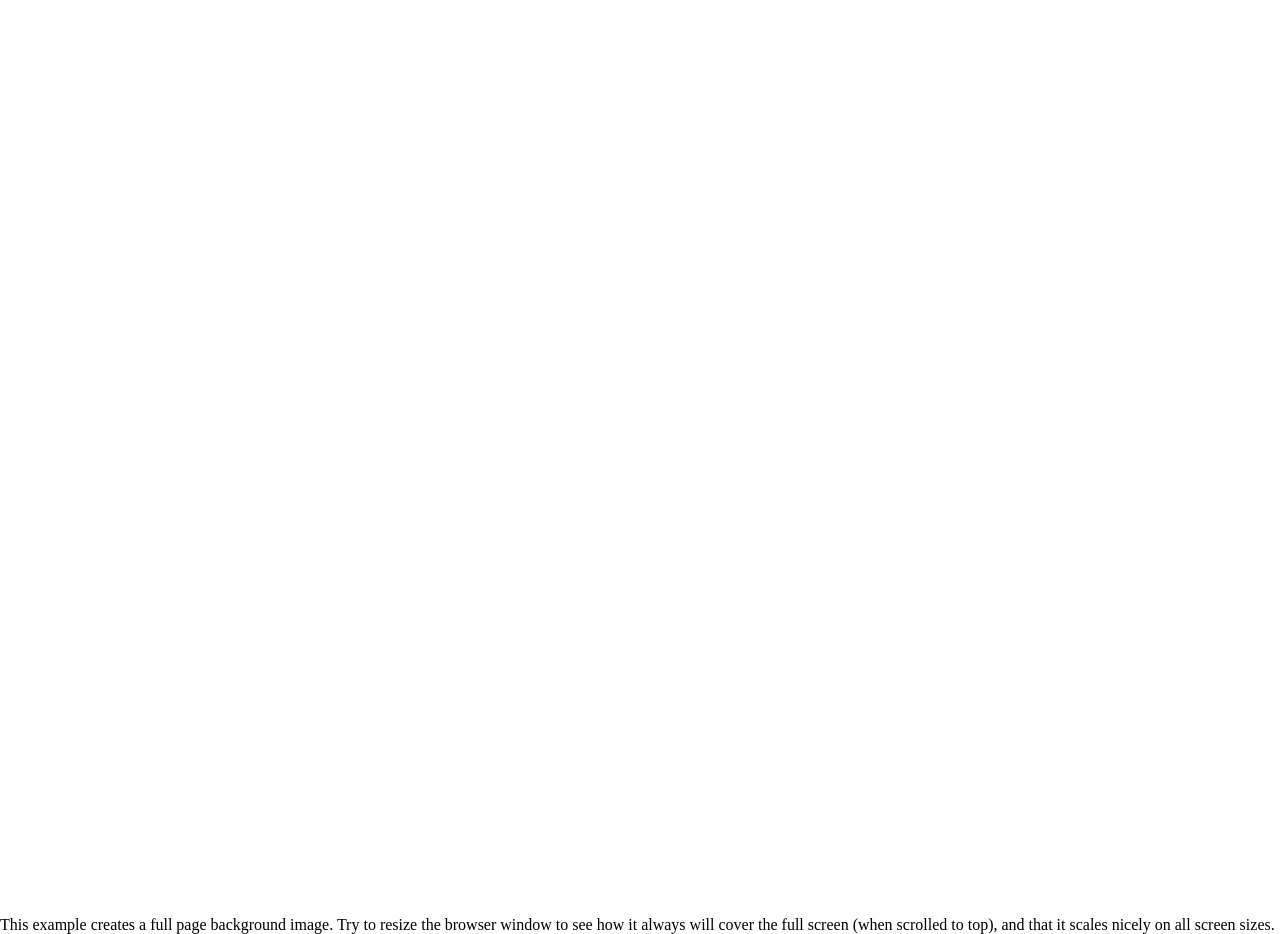
==== index.html @ 71259c3f "Create index.html" ====
<!DOCTYPE html>
<html>
<head>
<meta name="viewport" content="width=device-width, initial-scale=1">
<style>
body, html {
  height: 100%;
  margin: 0;
}

.bg {
  /* The image used */
  background-image: url("iss.jpg");

  /* Full height */
  height: 100%; 

  /* Center and scale the image nicely */
  background-position: center;
  background-repeat: no-repeat;
  background-size: cover;
}
</style>
</head>
<body>

<div class="bg"></div>

<p>This example creates a full page background image. Try to resize the browser window to see how it always will cover the full screen (when scrolled to top), and that it scales nicely on all screen sizes.</p>

</body>
</html>
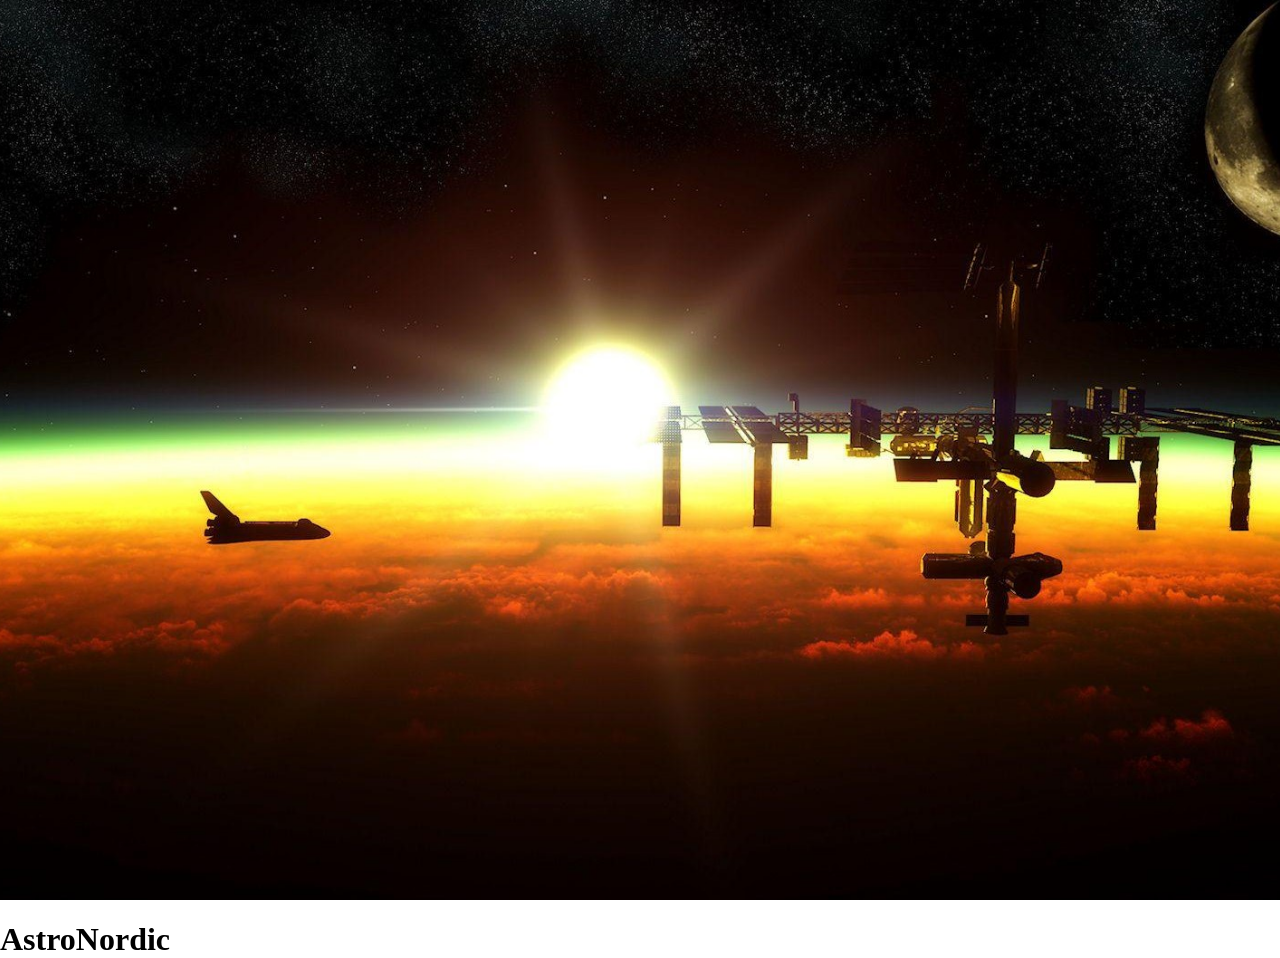
==== commit c0d90658: "Update index.html" ====
--- a/index.html
+++ b/index.html
@@ -25,8 +25,7 @@
 <body>
 
 <div class="bg"></div>
-
-<p>This example creates a full page background image. Try to resize the browser window to see how it always will cover the full screen (when scrolled to top), and that it scales nicely on all screen sizes.</p>
-
+<h1>AstroNordic</h1>
+  
 </body>
 </html>
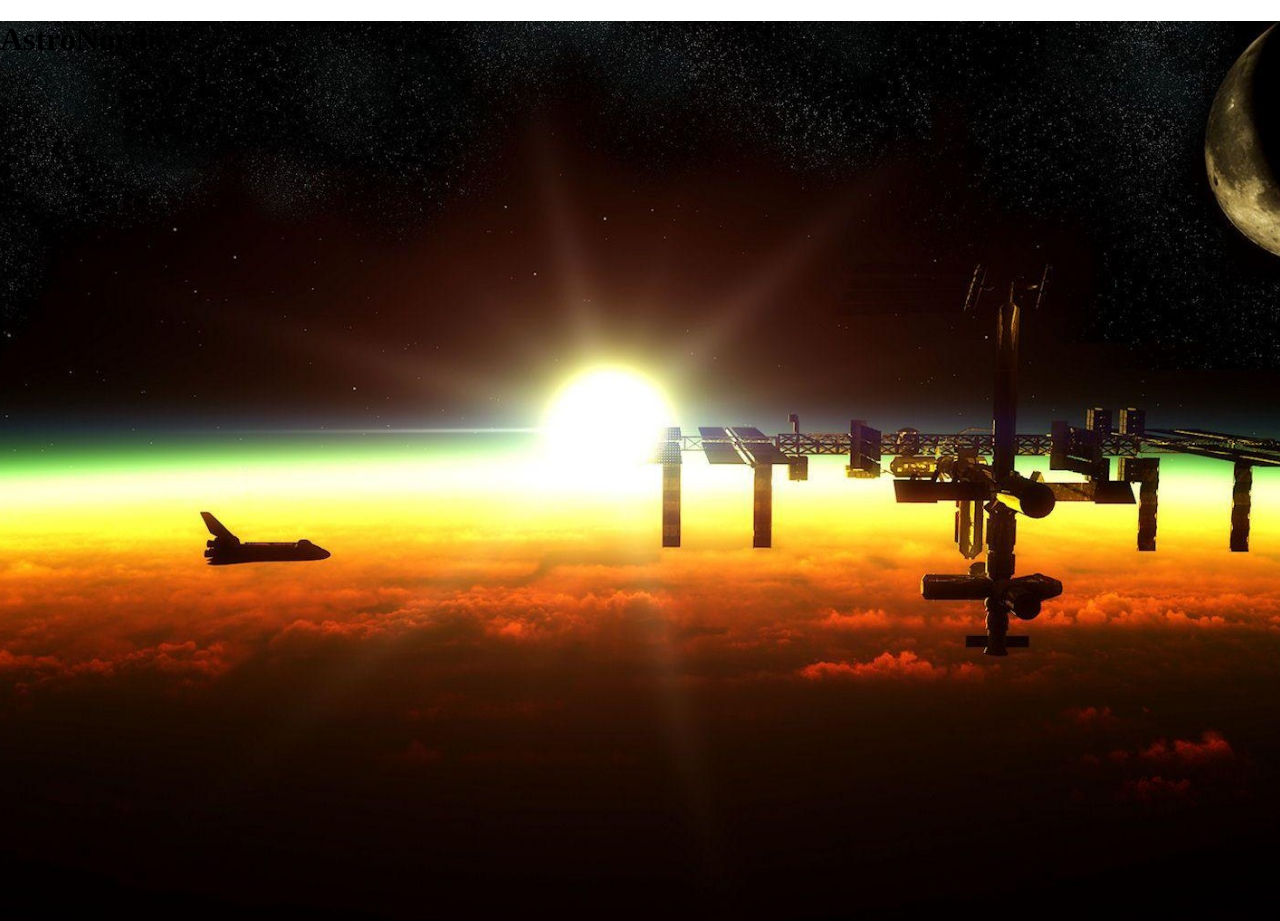
==== commit 89be497e: "Update index.html" ====
--- a/index.html
+++ b/index.html
@@ -24,8 +24,7 @@
 </head>
 <body>
 
-<div class="bg"></div>
-<h1>AstroNordic</h1>
+<div class="bg"><h1>AstroNordic</h1></div>
   
 </body>
 </html>
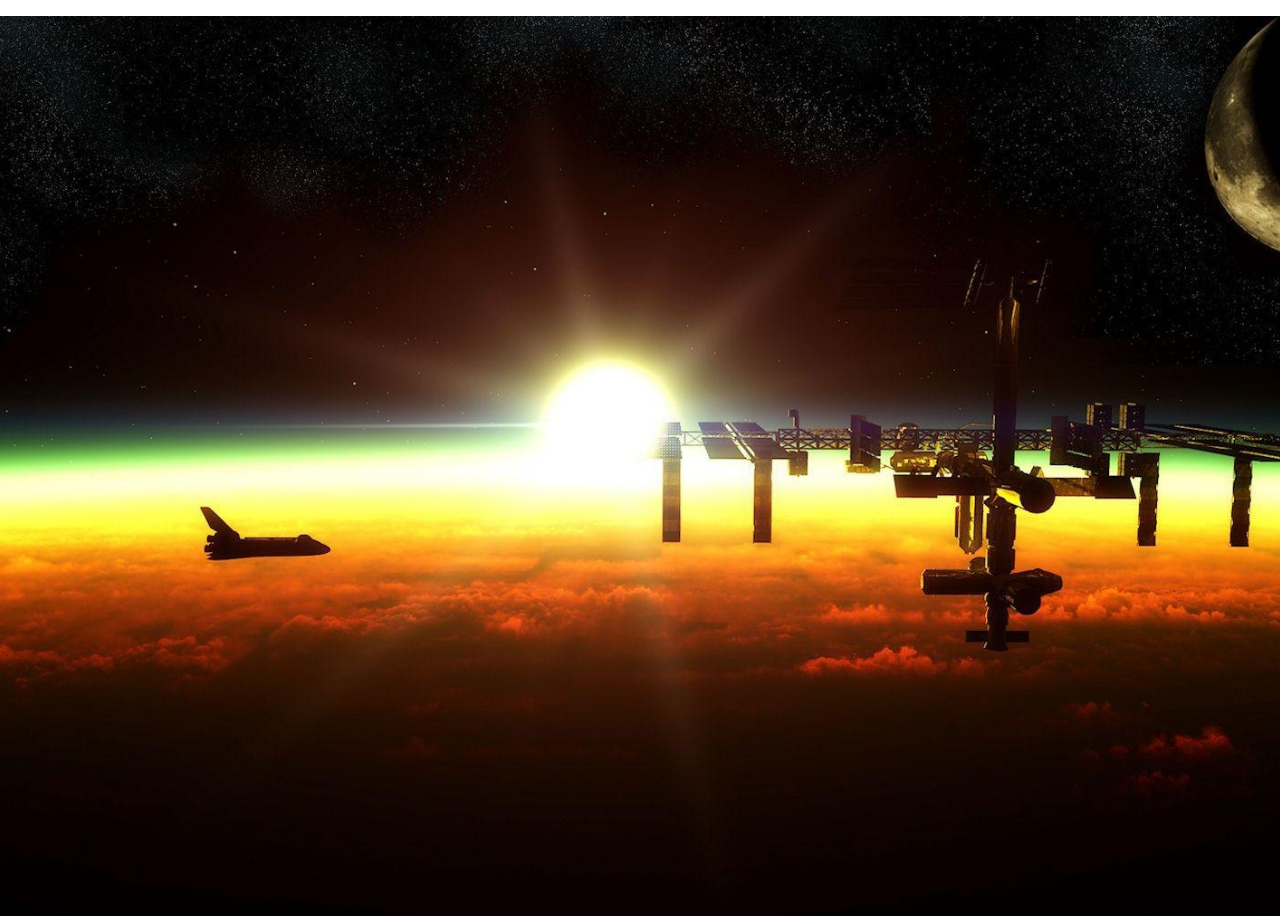
==== commit 8c94fddb: "Update index.html" ====
--- a/index.html
+++ b/index.html
@@ -2,6 +2,7 @@
 <html>
 <head>
 <meta name="viewport" content="width=device-width, initial-scale=1">
+<link rel="icon" type="image/x-icon" href="iss2.png">
 <style>
 body, html {
   height: 100%;
@@ -20,11 +21,19 @@
   background-repeat: no-repeat;
   background-size: cover;
 }
+
+.center {
+  text-align: center;
+}
 </style>
 </head>
 <body>
 
-<div class="bg"><h1>AstroNordic</h1></div>
-  
+<div class="bg">
+  <div class="center">
+    <p>AstroNordic</p>
+  </div>
+</div>
+
 </body>
 </html>
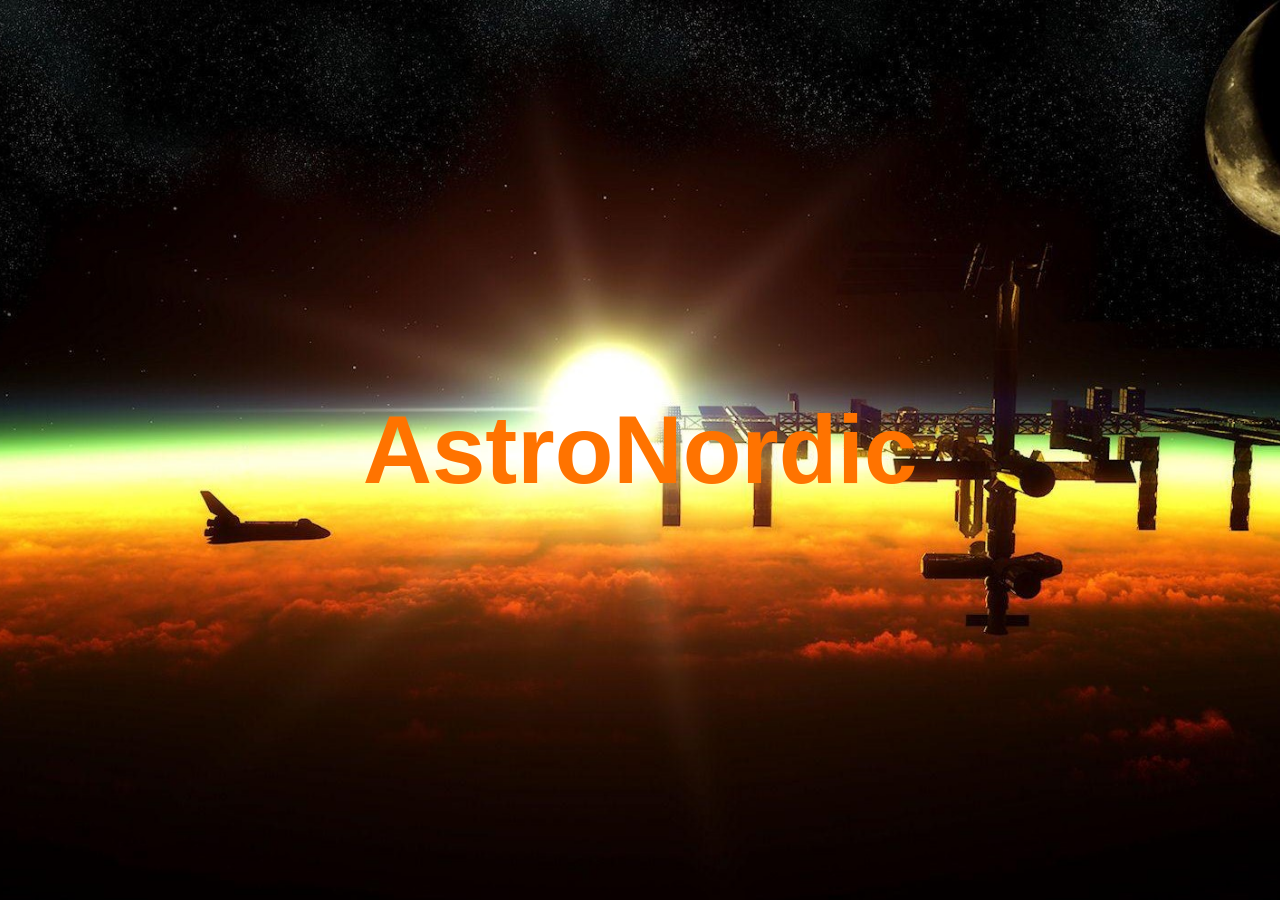
==== commit 2f7b50a3: "Update css" ====
--- a/index.html
+++ b/index.html
@@ -3,6 +3,9 @@
 <head>
 <meta name="viewport" content="width=device-width, initial-scale=1">
 <link rel="icon" type="image/x-icon" href="iss2.png">
+<link rel="preconnect" href="https://fonts.googleapis.com">
+<link rel="preconnect" href="https://fonts.gstatic.com" crossorigin>
+<link href="https://fonts.googleapis.com/css2?family=Work+Sans:ital,wght@0,100..900;1,100..900&display=swap" rel="stylesheet">
 <style>
 body, html {
   height: 100%;
@@ -25,13 +28,34 @@
 .center {
   text-align: center;
 }
+
+#title {
+    color: #ff7300;
+    font-family: arial;
+    position: absolute;
+    top: 50%;
+    left: 50%;
+    transform: translate(-50%, -50%);
+    margin: 0;
+    font-size: 6em;
+    font-weight: bold;
+}
+
+.work-sans-title {
+  font-family: "Work Sans", sans-serif;
+  font-optical-sizing: auto;
+  font-weight: 600;
+  font-style: normal;
+}
+  
 </style>
 </head>
+  
 <body>
 
 <div class="bg">
   <div class="center">
-    <p>AstroNordic</p>
+    <p id="title" class=".work-sans-title">AstroNordic</p>
   </div>
 </div>
 
